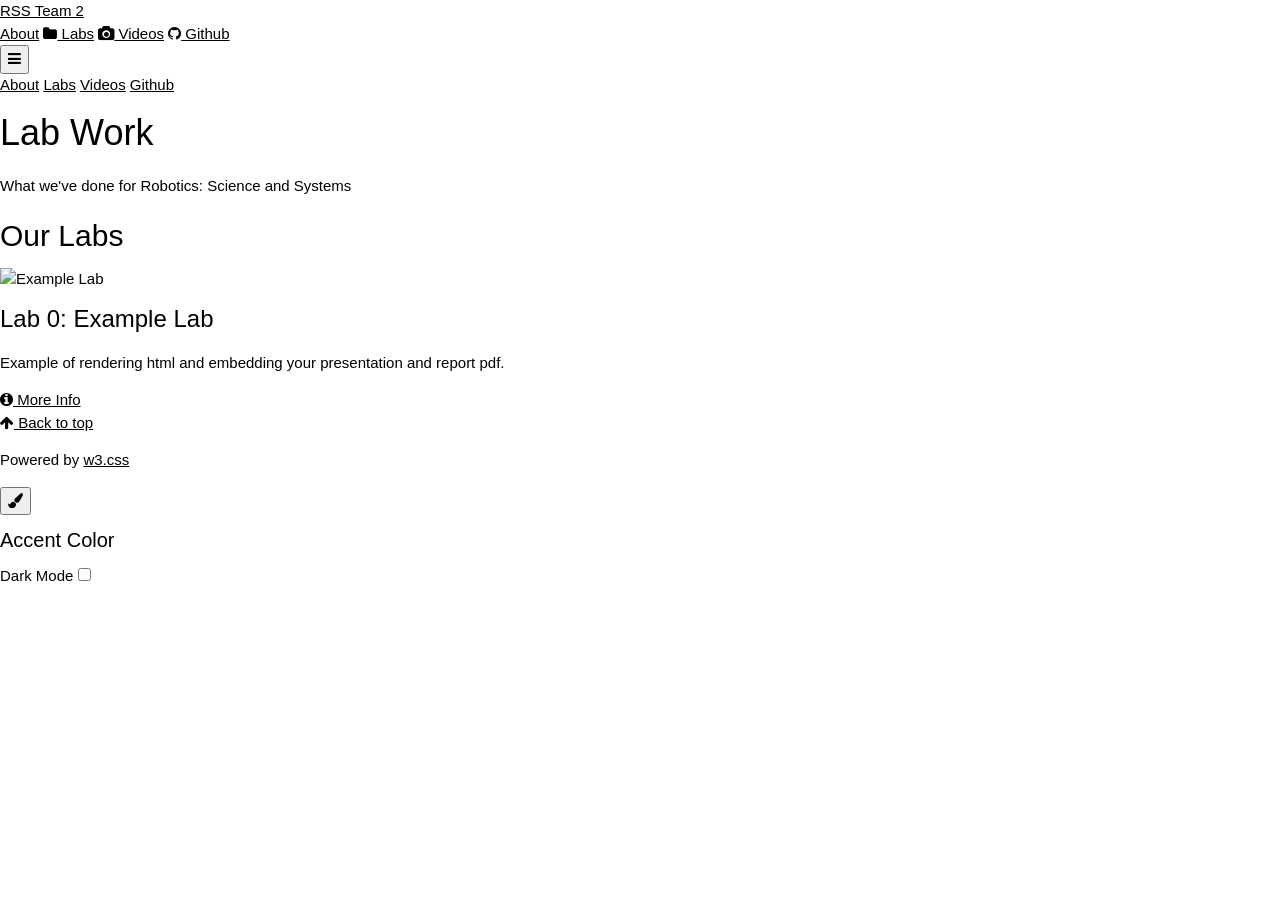
==== labs/index.html @ 01535126 "added github link and fixed missing team number" ====
<!DOCTYPE html>
<html lang="en">
<head>
  <title>RSS Portfolio - Labs</title>
  <meta charset="UTF-8">
  <meta name="viewport" content="width=device-width, initial-scale=1">
  <link rel="stylesheet" href="https://www.w3schools.com/w3css/4/w3.css">
  <link rel="stylesheet" href="https://fonts.googleapis.com/css?family=Raleway:400,600,700,800&display=swap">
  <link rel="stylesheet" href="https://cdnjs.cloudflare.com/ajax/libs/font-awesome/4.7.0/css/font-awesome.min.css">
  <link rel="stylesheet" href="../style.css">
  <script src="../theme.js"></script>
</head>

<body>

<!-- Navigation -->
<nav class="site-nav">
  <div class="nav-inner">
    <a href="../#home" class="nav-brand">RSS Team 2</a>
    <div class="nav-links">
      <a href="../#about" data-robot="🤖">About</a>
      <a href="./" data-robot="🦾"><i class="fa fa-folder"></i> Labs</a>
      <a href="https://www.youtube.com/watch?v=dQw4w9WgXcQ" data-robot="🛸"><i class="fa fa-camera"></i> Videos</a>
      <a href="https://github.com/rss2026-2" data-robot="🔧"><i class="fa fa-github"></i> Github</a>
    </div>
    <button class="nav-toggle" id="navToggle"><i class="fa fa-bars"></i></button>
  </div>
</nav>

<!-- Mobile Sidebar -->
<div class="sidebar-overlay" id="sidebarOverlay"></div>
<nav class="mobile-sidebar" id="mobileSidebar">
  <a href="../#about">About</a>
  <a href="./">Labs</a>
  <a href="https://www.youtube.com/watch?v=dQw4w9WgXcQ">Videos</a>
  <a href="https://github.com/rss2026-2">Github</a>
</nav>

<!-- Hero Header -->
<header class="hero" style="background-image: url('../img/mit.jpg');">
  <div class="hero-content">
    <h1>Lab Work</h1>
    <p>What we've done for Robotics: Science and Systems</p>
  </div>
</header>

<!-- Lab Cards -->
<section class="section">
  <h2 class="section-title">Our Labs</h2>
  <div class="labs-grid">
    <!-- Example Lab -->
    <div class="lab-card">
      <img src="img/charles.jpg" alt="Example Lab">
      <div class="lab-card-body">
        <h3>Lab 0: Example Lab</h3>
        <p>Example of rendering html and embedding your presentation and report pdf.</p>
        <a href="example_lab" class="btn"><i class="fa fa-info-circle"></i> More Info</a>
      </div>
    </div>
    <!-- Add more lab cards here -->
  </div>
</section>

<!-- Footer -->
<footer class="site-footer">
  <div class="footer-nav">
    <a href="#" class="btn"><i class="fa fa-arrow-up"></i> Back to top</a>
  </div>
  <p class="credit">Powered by <a href="https://www.w3schools.com/w3css/default.asp">w3.css</a></p>
</footer>

<!-- Theme Switcher -->
<button class="theme-toggle-btn" id="themeToggleBtn"><i class="fa fa-paint-brush"></i></button>
<div class="theme-panel" id="themePanel">
  <h4>Accent Color</h4>
  <div class="color-swatches">
    <div class="color-swatch" data-color="red" title="Red"></div>
    <div class="color-swatch" data-color="blue" title="Blue"></div>
    <div class="color-swatch" data-color="teal" title="Teal"></div>
    <div class="color-swatch" data-color="purple" title="Purple"></div>
    <div class="color-swatch" data-color="orange" title="Orange"></div>
  </div>
  <div class="dark-toggle">
    <span>Dark Mode</span>
    <label class="switch">
      <input type="checkbox" id="darkModeCheckbox">
      <span class="slider"></span>
    </label>
  </div>
</div>

</body>
</html>
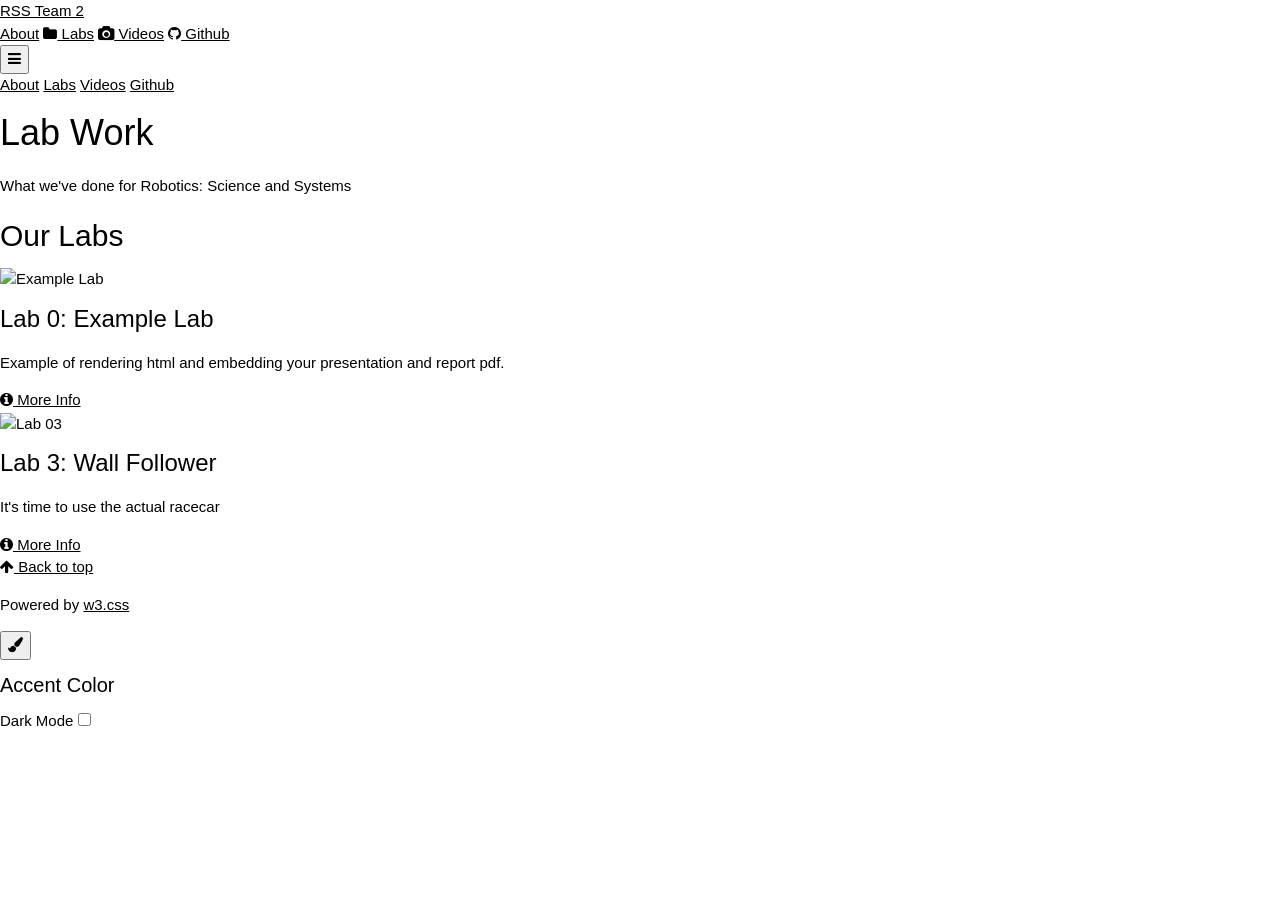
==== commit 3f008773: "added lab 3 card, picture for card, and template index.html for lab 3" ====
--- a/labs/index.html
+++ b/labs/index.html
@@ -57,6 +57,15 @@
         <a href="example_lab" class="btn"><i class="fa fa-info-circle"></i> More Info</a>
       </div>
     </div>
+    <!-- Lab 03 -->
+    <div class="lab-card">
+      <img src="img/nascar_follower.gif" alt="Lab 03">
+      <div class="lab-card-body">
+        <h3>Lab 3: Wall Follower</h3>
+        <p>It's time to use the actual racecar</p>
+        <a href="lab_03" class="btn"><i class="fa fa-info-circle"></i> More Info</a>
+      </div>
+    </div>
     <!-- Add more lab cards here -->
   </div>
 </section>
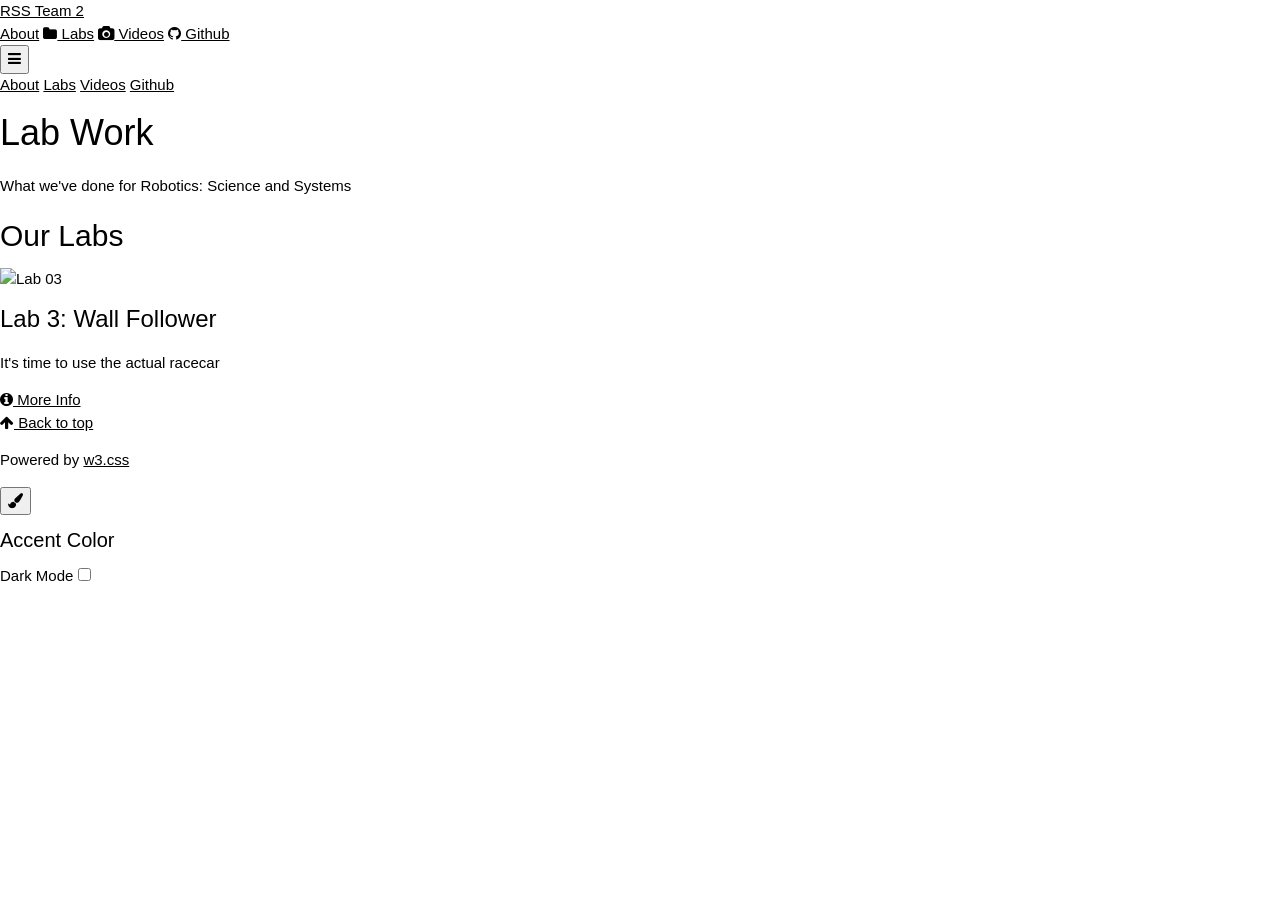
==== commit 753b98bd: "removed example lab" ====
--- a/labs/index.html
+++ b/labs/index.html
@@ -49,14 +49,14 @@
   <h2 class="section-title">Our Labs</h2>
   <div class="labs-grid">
     <!-- Example Lab -->
-    <div class="lab-card">
+    <!-- <div class="lab-card">
       <img src="img/charles.jpg" alt="Example Lab">
       <div class="lab-card-body">
         <h3>Lab 0: Example Lab</h3>
         <p>Example of rendering html and embedding your presentation and report pdf.</p>
         <a href="example_lab" class="btn"><i class="fa fa-info-circle"></i> More Info</a>
       </div>
-    </div>
+    </div> -->
     <!-- Lab 03 -->
     <div class="lab-card">
       <img src="img/nascar_follower.gif" alt="Lab 03">
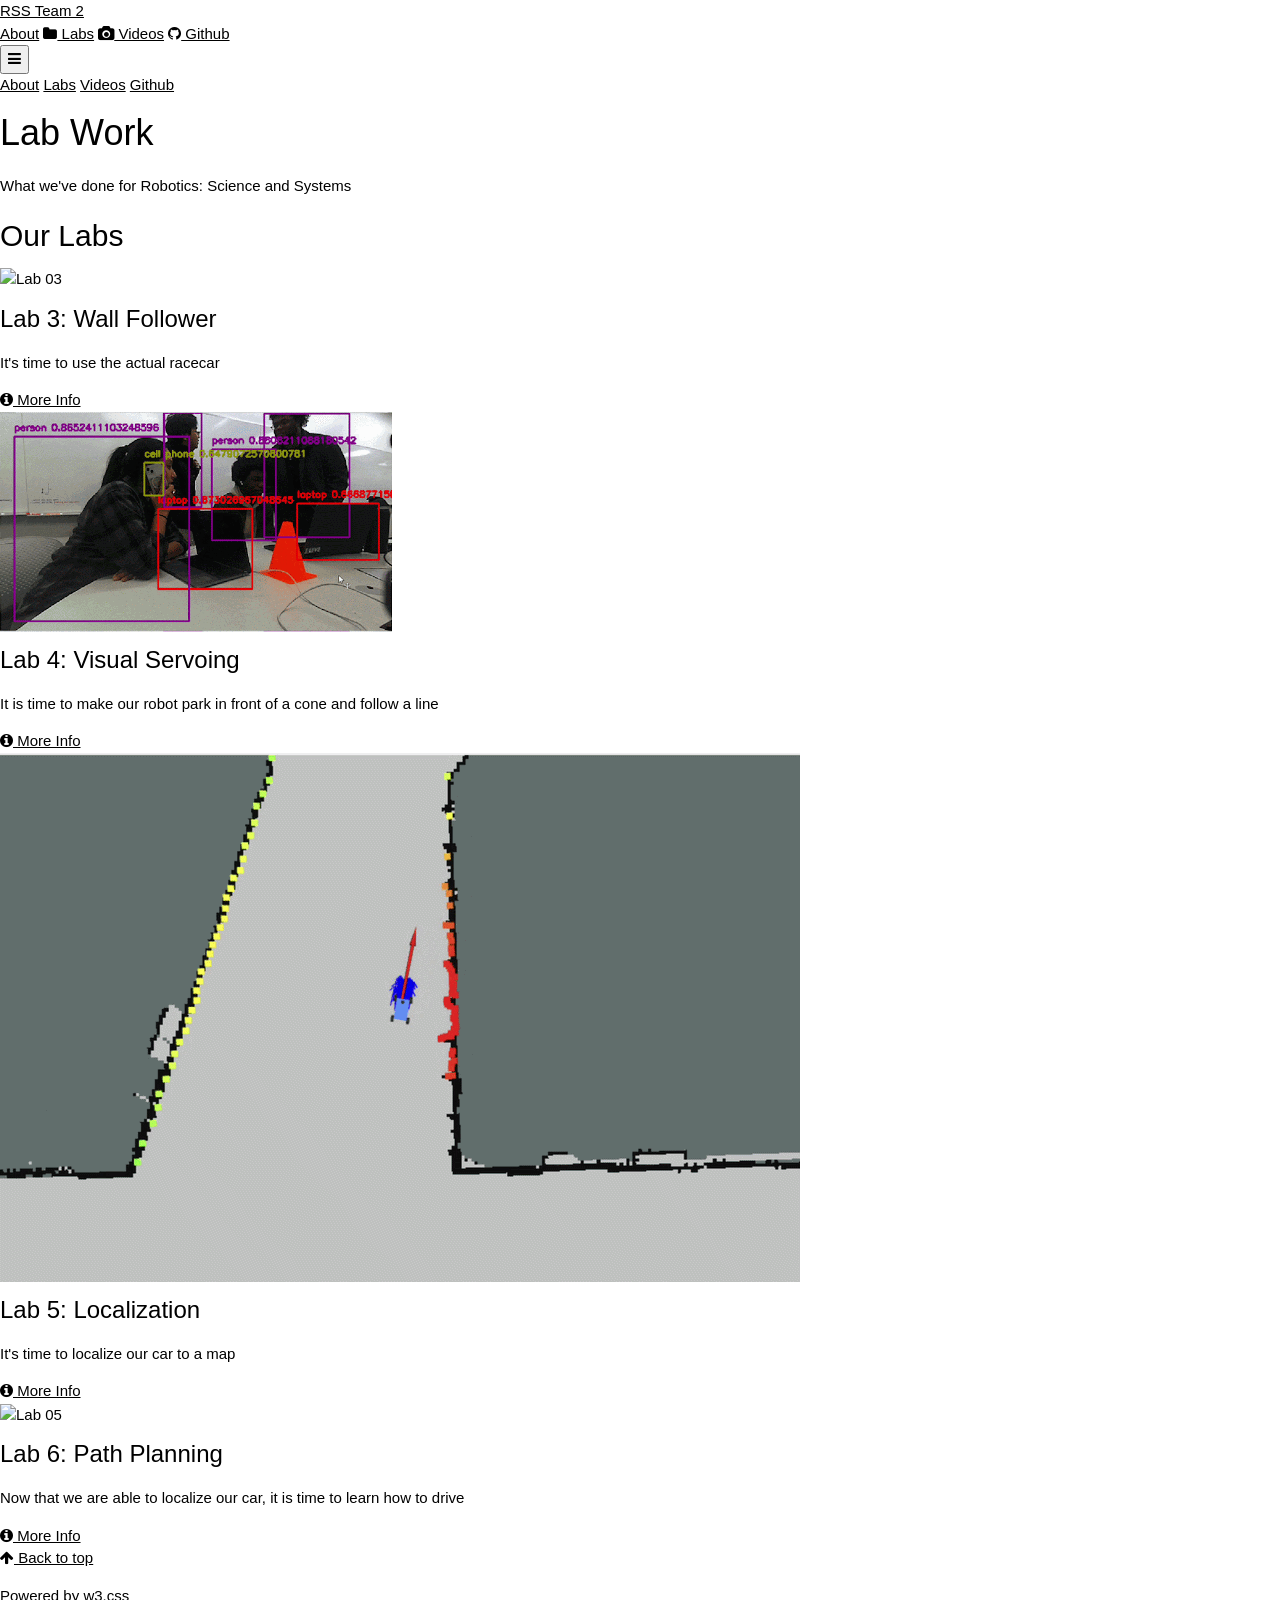
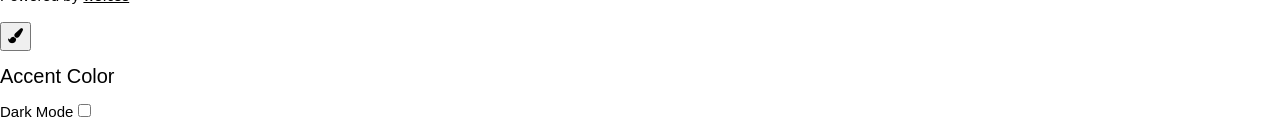
==== commit a43e8ea3: "added lab 6, minor lab grid fix" ====
--- a/labs/index.html
+++ b/labs/index.html
@@ -66,8 +66,32 @@
         <a href="lab_03" class="btn"><i class="fa fa-info-circle"></i> More Info</a>
       </div>
     </div>
+    <div class="lab-card">
+      <img src="img/visual_servoing.gif" alt="Lab 04">
+      <div class="lab-card-body">
+        <h3>Lab 4: Visual Servoing</h3>
+        <p>It is time to make our robot park in front of a cone and follow a line</p>
+        <a href="lab_04" class="btn"><i class="fa fa-info-circle"></i> More Info</a>
+      </div>
+    </div>
     <!-- Add more lab cards here -->
-  </div>
+    </div>
+    <div class="lab-card">
+        <img src="img/localization.gif" alt="Lab 05">
+        <div class="lab-card-body">
+          <h3>Lab 5: Localization</h3>
+          <p>It's time to localize our car to a map</p>
+          <a href="lab_05" class="btn"><i class="fa fa-info-circle"></i> More Info</a>
+        </div>
+      </div>
+      <div class="lab-card">
+        <img src="img/path_planning.gif" alt="Lab 05">
+        <div class="lab-card-body">
+          <h3>Lab 6: Path Planning</h3>
+          <p>Now that we are able to localize our car, it is time to learn how to drive</p>
+          <a href="lab_06" class="btn"><i class="fa fa-info-circle"></i> More Info</a>
+        </div>
+      </div>
 </section>
 
 <!-- Footer -->
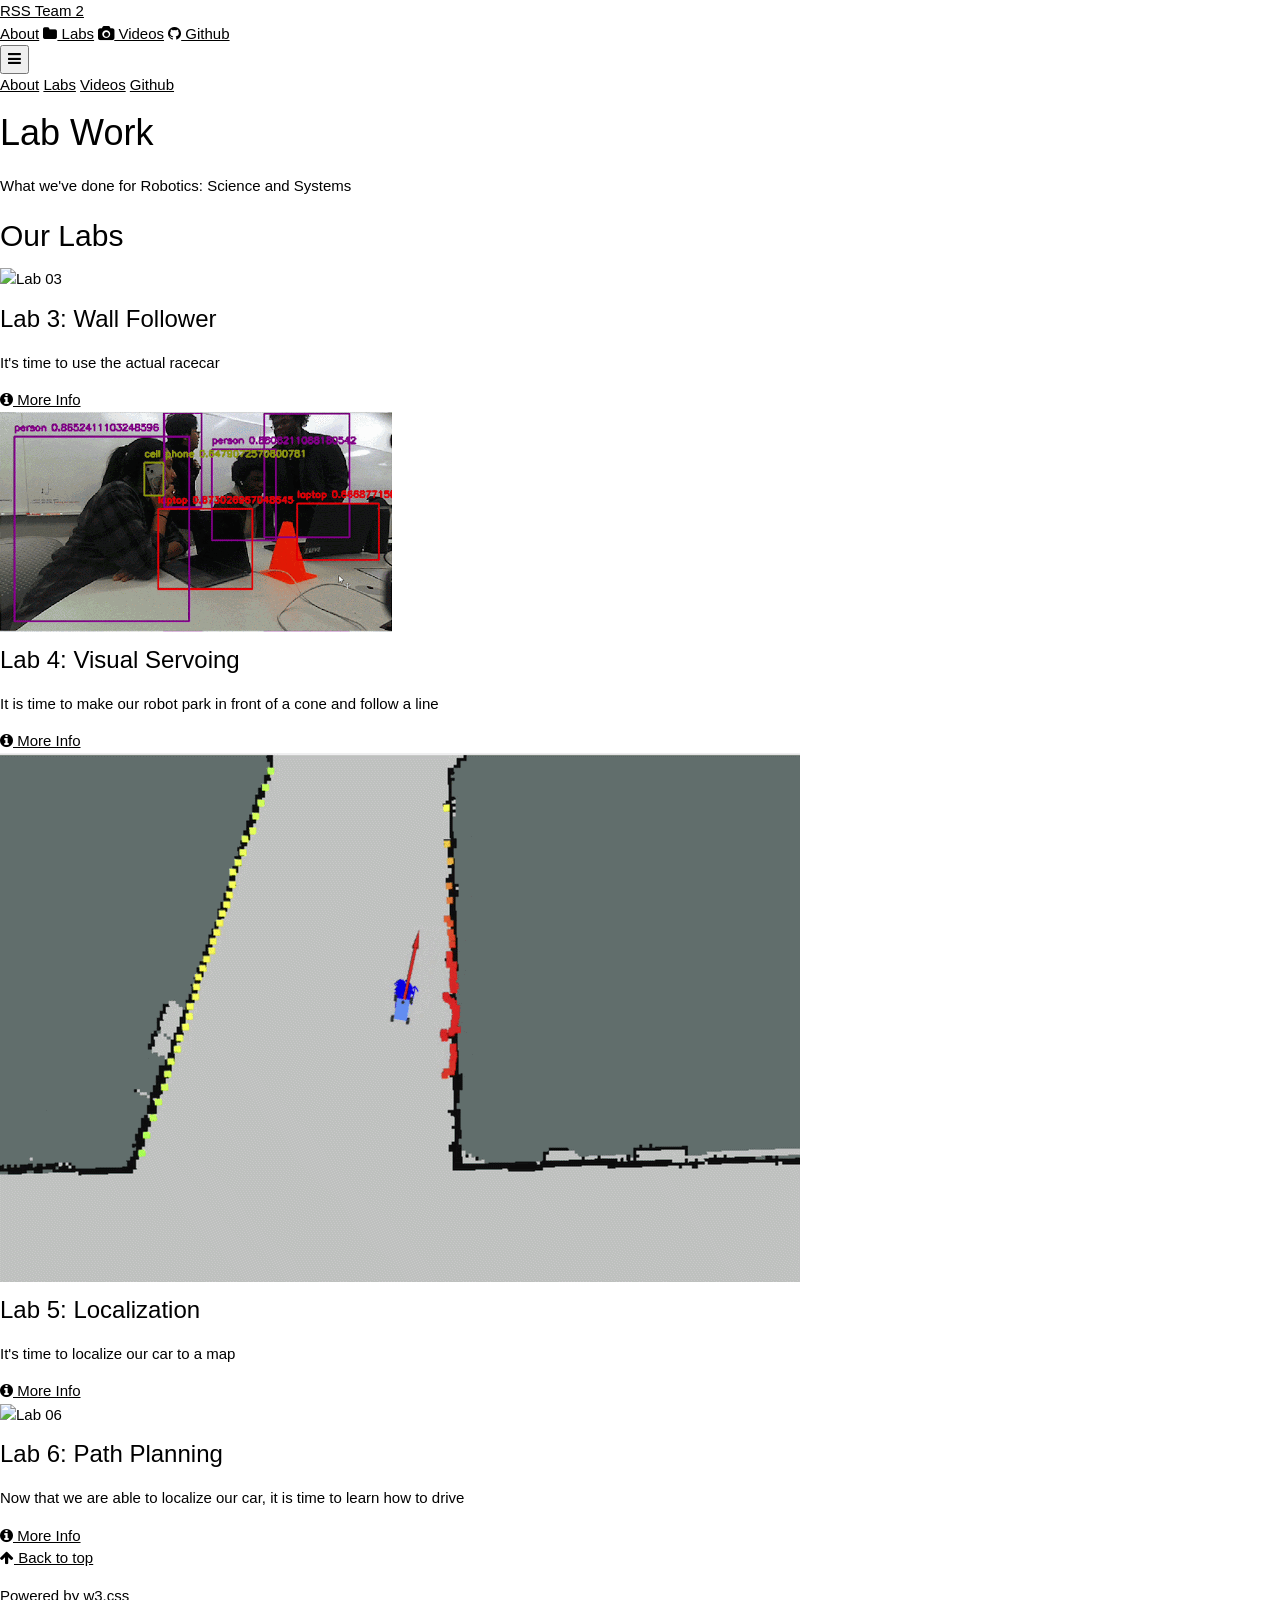
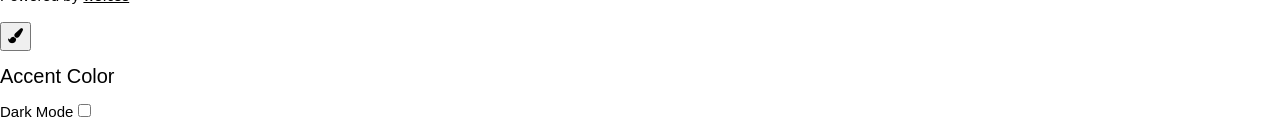
==== commit 8e428096: "Lab 6" ====
--- a/labs/index.html
+++ b/labs/index.html
@@ -85,7 +85,7 @@
         </div>
       </div>
       <div class="lab-card">
-        <img src="img/path_planning.gif" alt="Lab 05">
+        <img src="img/path_planning.gif" alt="Lab 06">
         <div class="lab-card-body">
           <h3>Lab 6: Path Planning</h3>
           <p>Now that we are able to localize our car, it is time to learn how to drive</p>
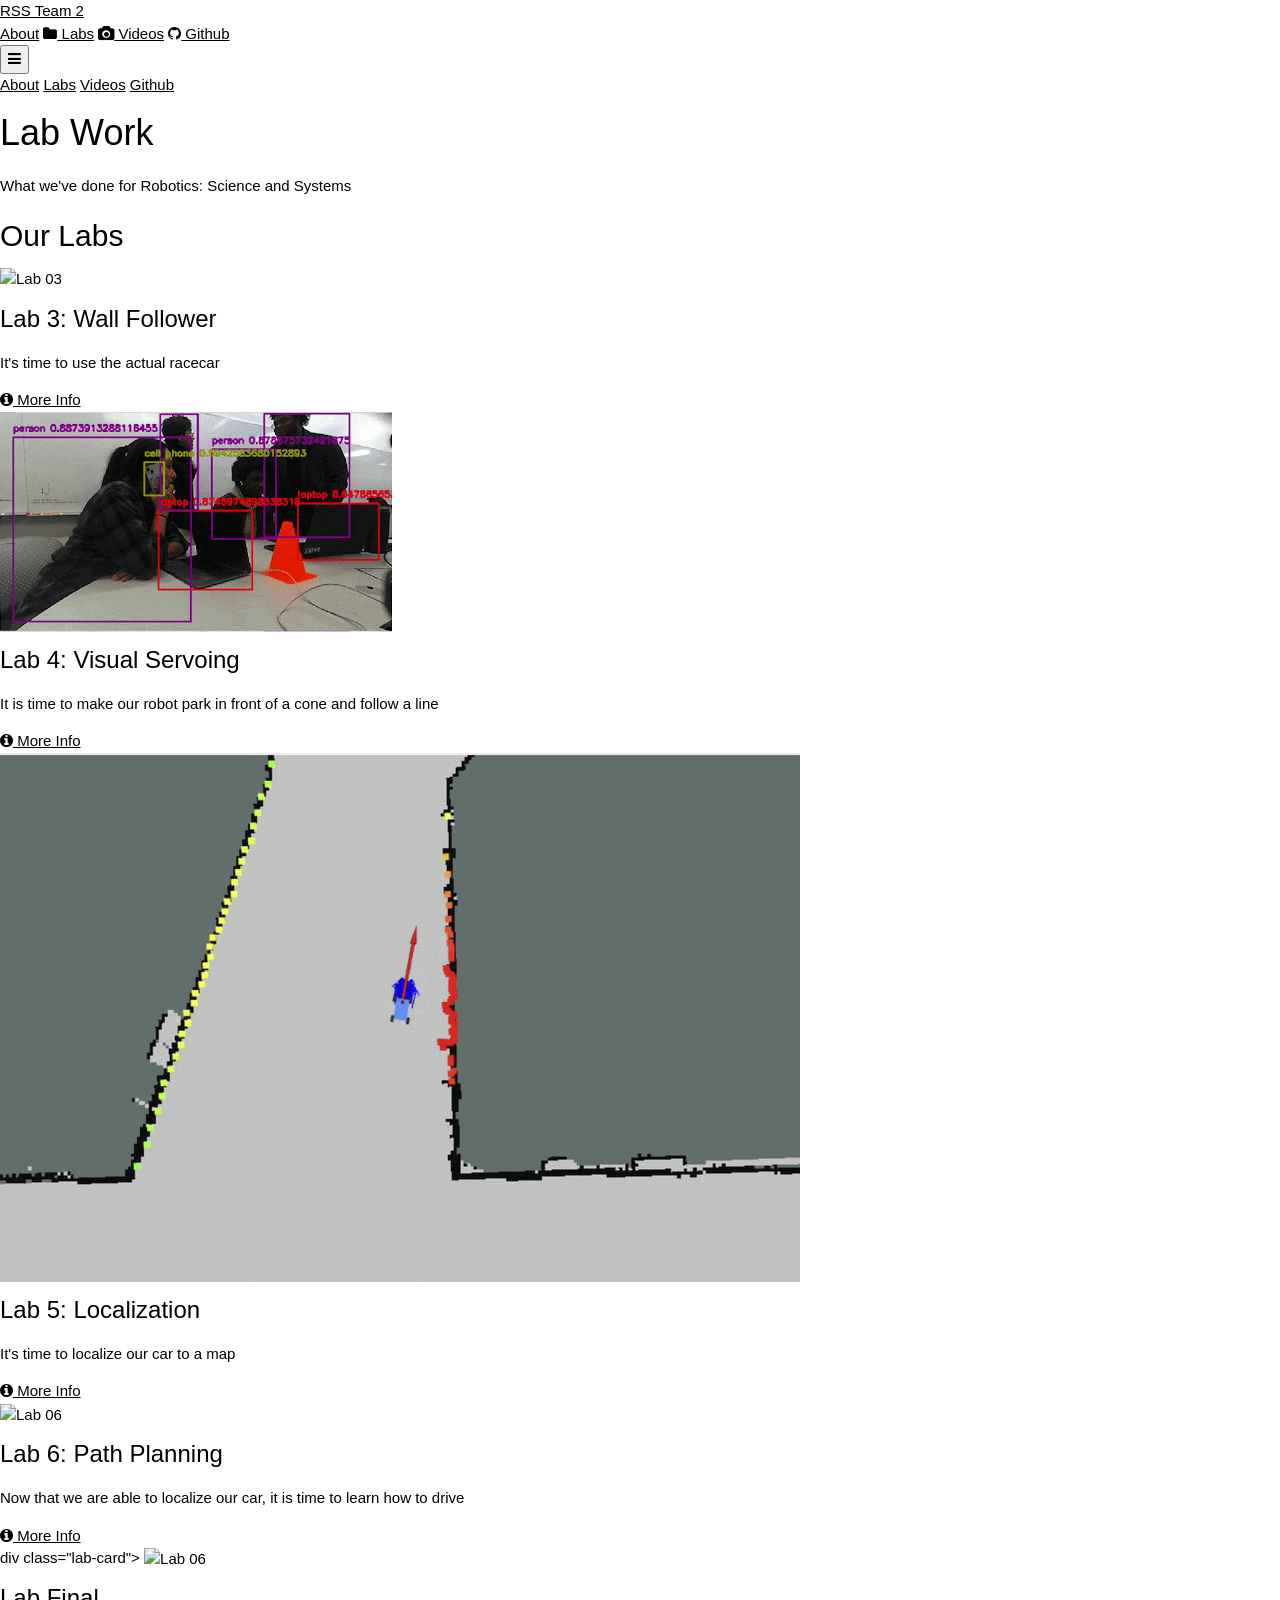
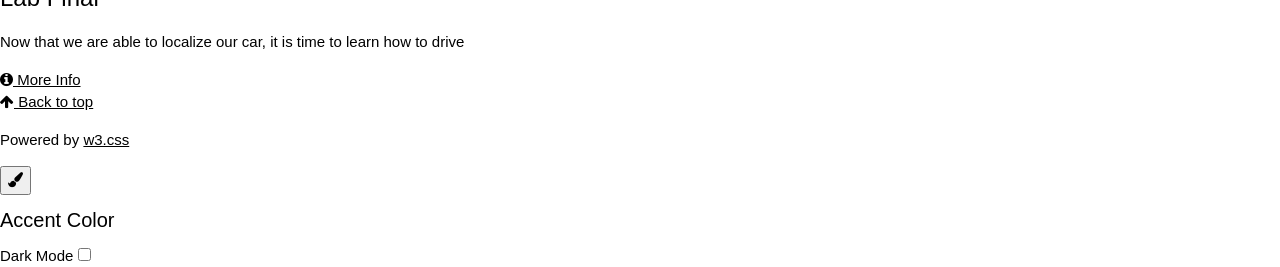
==== commit e70549d6: "added lab final" ====
--- a/labs/index.html
+++ b/labs/index.html
@@ -92,6 +92,14 @@
           <a href="lab_06" class="btn"><i class="fa fa-info-circle"></i> More Info</a>
         </div>
       </div>
+      div class="lab-card">
+        <img src="img/path_planning.gif" alt="Lab 06">
+        <div class="lab-card-body">
+          <h3>Lab Final</h3>
+          <p>Now that we are able to localize our car, it is time to learn how to drive</p>
+          <a href="lab_final" class="btn"><i class="fa fa-info-circle"></i> More Info</a>
+        </div>
+      </div>
 </section>
 
 <!-- Footer -->
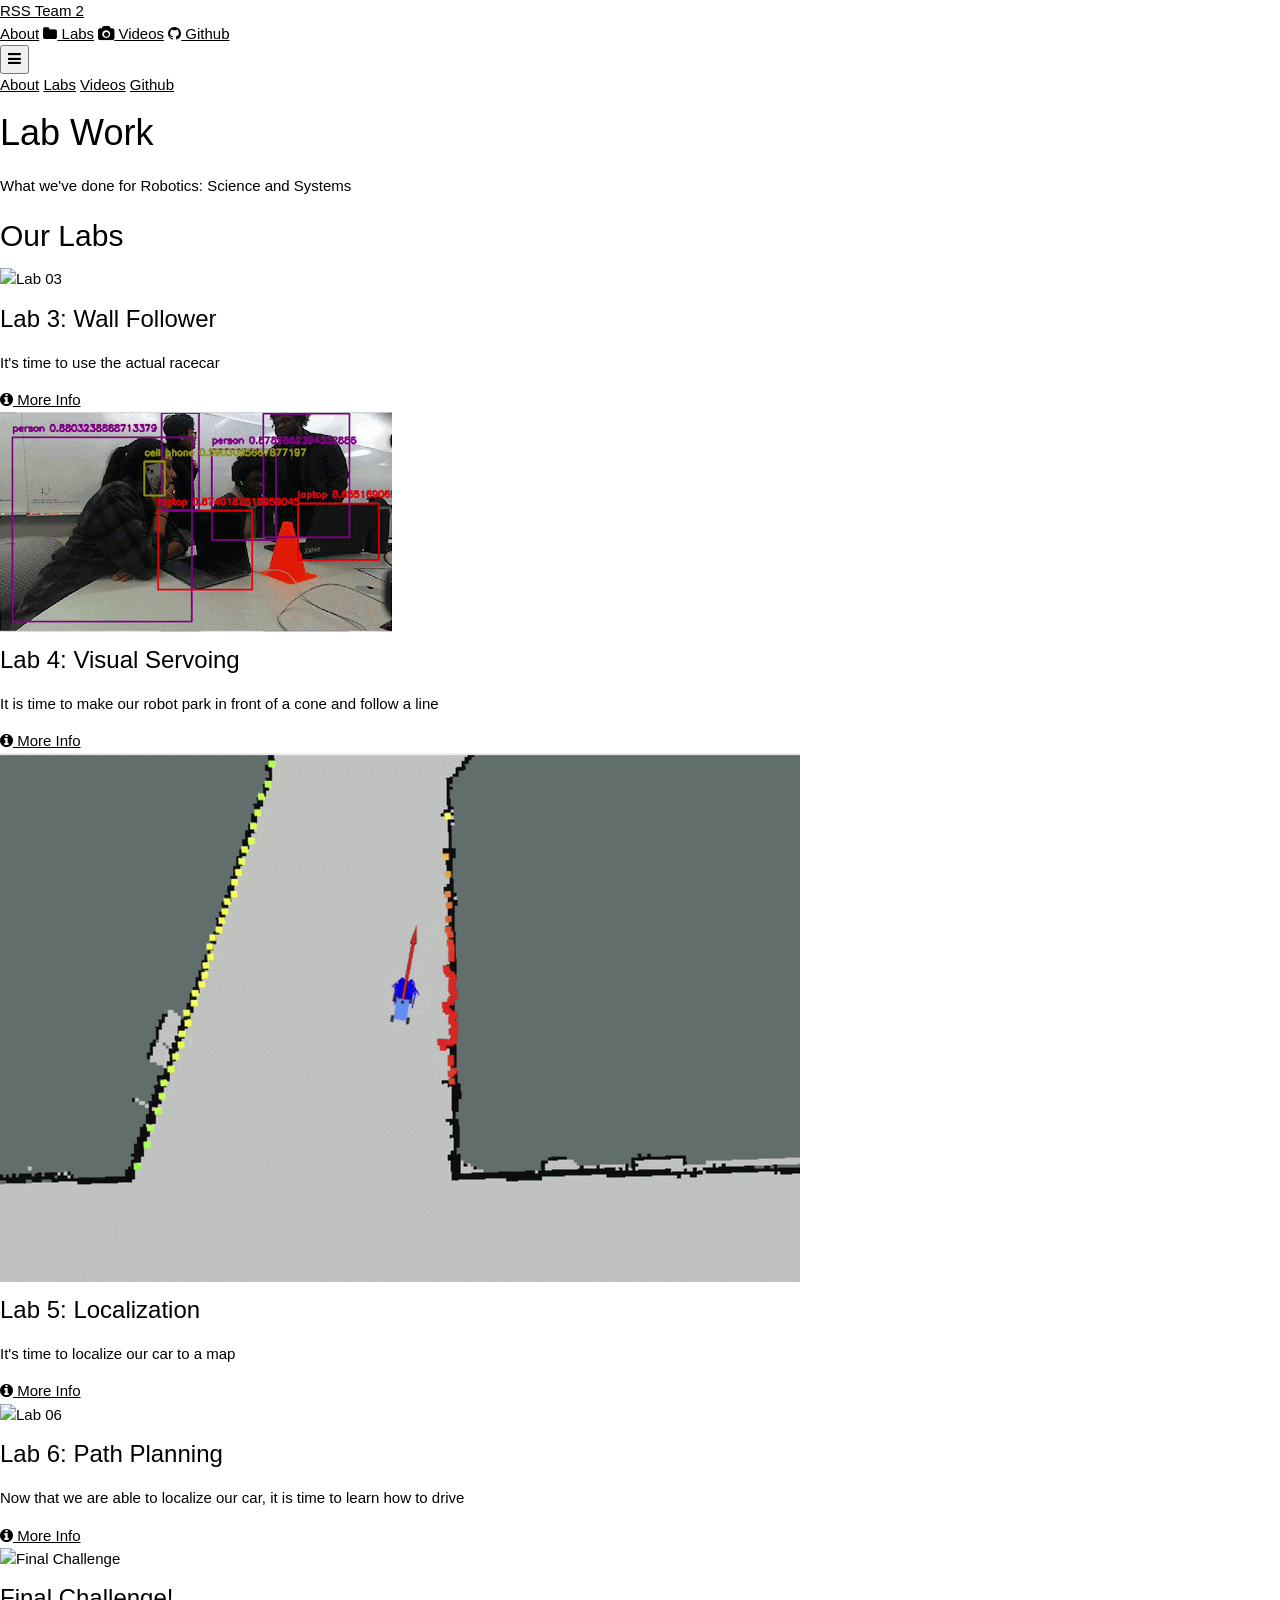
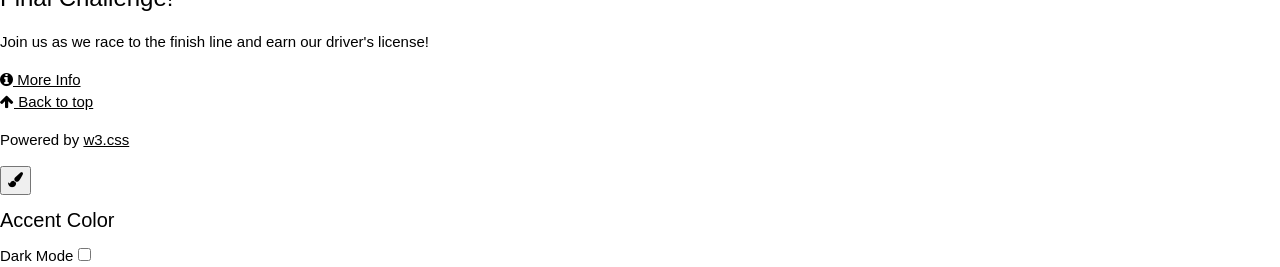
==== commit 6167933c: "upgraded website" ====
--- a/labs/index.html
+++ b/labs/index.html
@@ -75,7 +75,6 @@
       </div>
     </div>
     <!-- Add more lab cards here -->
-    </div>
     <div class="lab-card">
         <img src="img/localization.gif" alt="Lab 05">
         <div class="lab-card-body">
@@ -84,22 +83,23 @@
           <a href="lab_05" class="btn"><i class="fa fa-info-circle"></i> More Info</a>
         </div>
       </div>
-      <div class="lab-card">
-        <img src="img/path_planning.gif" alt="Lab 06">
-        <div class="lab-card-body">
-          <h3>Lab 6: Path Planning</h3>
-          <p>Now that we are able to localize our car, it is time to learn how to drive</p>
-          <a href="lab_06" class="btn"><i class="fa fa-info-circle"></i> More Info</a>
-        </div>
+    <div class="lab-card">
+      <img src="img/path_planning.gif" alt="Lab 06">
+      <div class="lab-card-body">
+        <h3>Lab 6: Path Planning</h3>
+        <p>Now that we are able to localize our car, it is time to learn how to drive</p>
+        <a href="lab_06" class="btn"><i class="fa fa-info-circle"></i> More Info</a>
       </div>
-      div class="lab-card">
-        <img src="img/path_planning.gif" alt="Lab 06">
-        <div class="lab-card-body">
-          <h3>Lab Final</h3>
-          <p>Now that we are able to localize our car, it is time to learn how to drive</p>
-          <a href="lab_final" class="btn"><i class="fa fa-info-circle"></i> More Info</a>
-        </div>
+    </div>
+    <div class="lab-card">
+      <img src="img/final_challenge.gif" alt="Final Challenge">
+      <div class="lab-card-body">
+        <h3>Final Challenge!</h3>
+        <p>Join us as we race to the finish line and earn our driver's license!</p>
+        <a href="lab_final" class="btn"><i class="fa fa-info-circle"></i> More Info</a>
       </div>
+    </div>
+  </div>
 </section>
 
 <!-- Footer -->
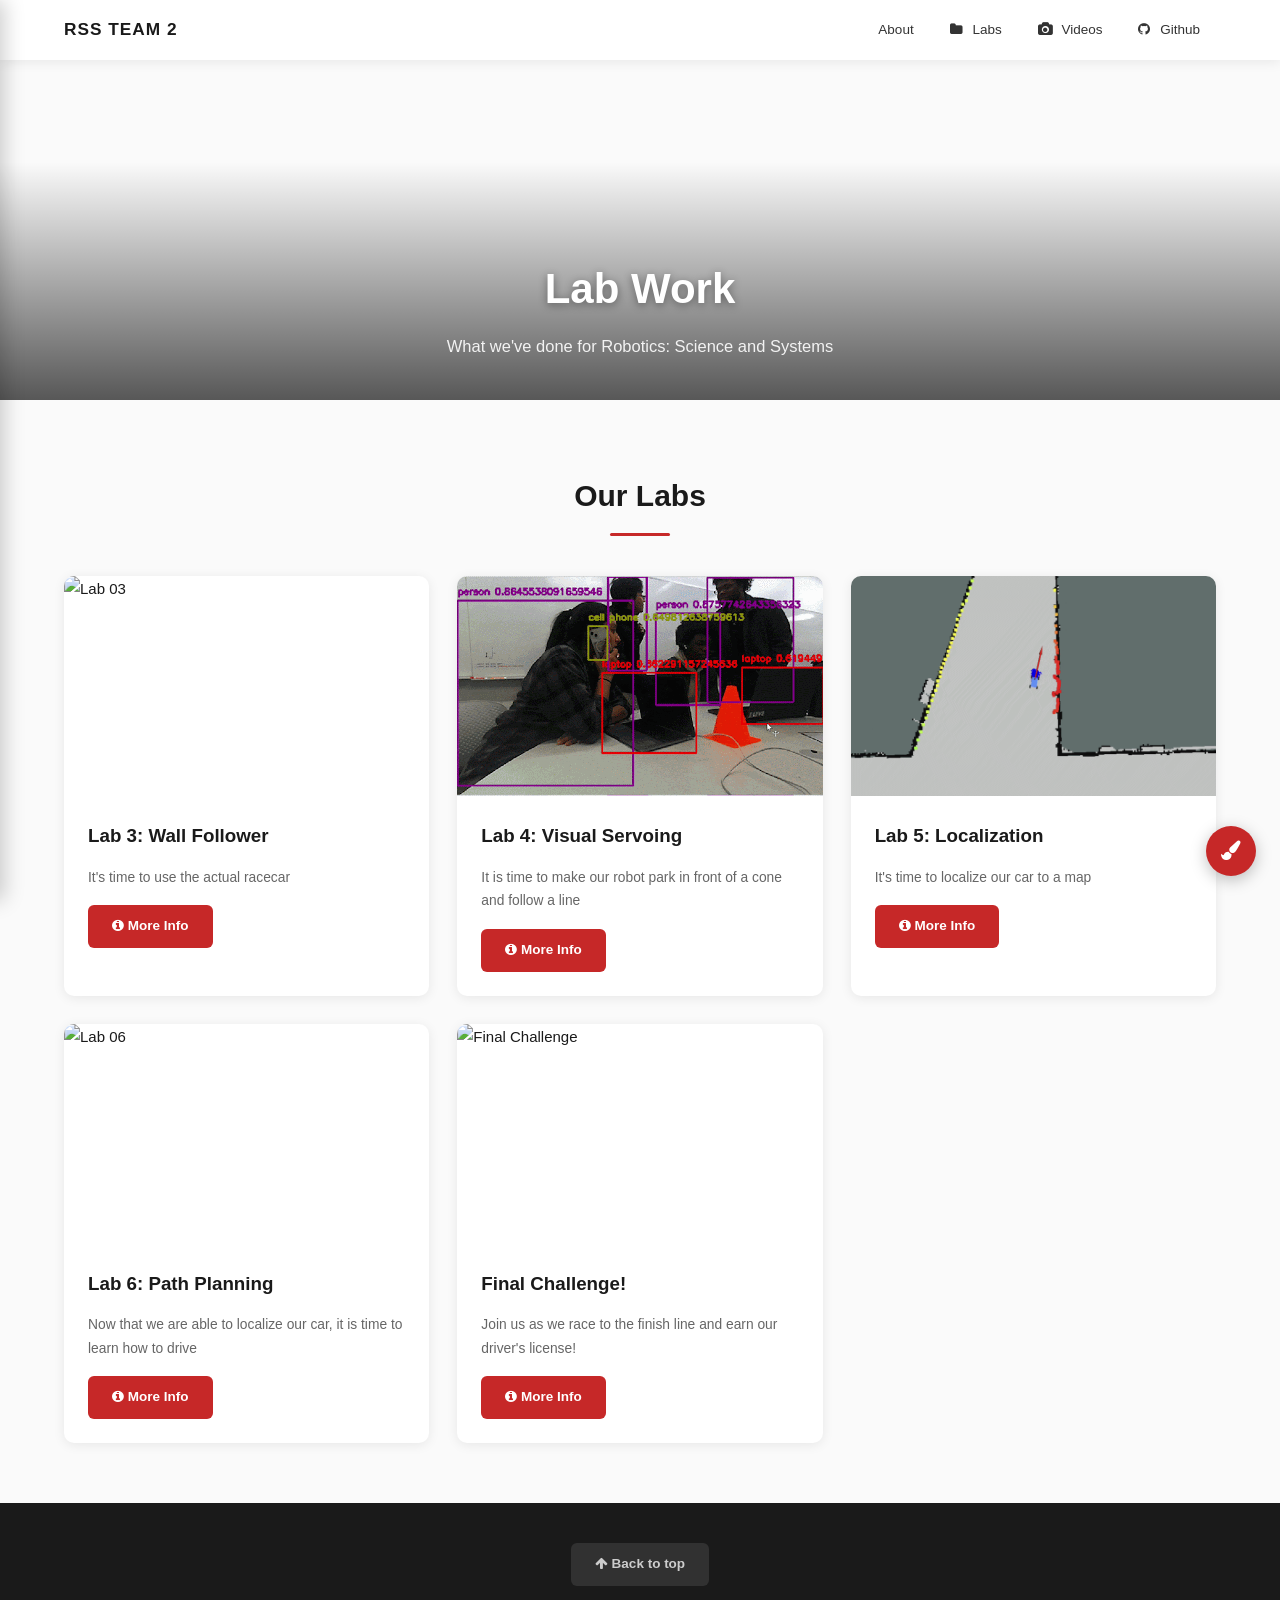
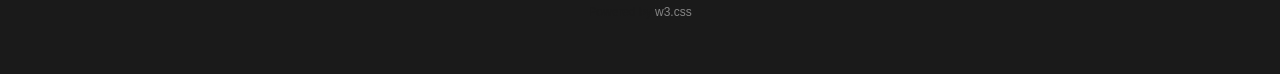
==== commit 67ae785e: "got rid of all the rick rolls" ====
--- a/labs/index.html
+++ b/labs/index.html
@@ -20,7 +20,7 @@
     <div class="nav-links">
       <a href="../#about" data-robot="🤖">About</a>
       <a href="./" data-robot="🦾"><i class="fa fa-folder"></i> Labs</a>
-      <a href="https://www.youtube.com/watch?v=dQw4w9WgXcQ" data-robot="🛸"><i class="fa fa-camera"></i> Videos</a>
+      <a href="https://youtube.com/playlist?list=PLTVyGpZnHf3Go32WmN5U-9hJu68onmdO3&si=Se9CFE9bgqtRZE9D" data-robot="🛸"><i class="fa fa-camera"></i> Videos</a>
       <a href="https://github.com/rss2026-2" data-robot="🔧"><i class="fa fa-github"></i> Github</a>
     </div>
     <button class="nav-toggle" id="navToggle"><i class="fa fa-bars"></i></button>
--- a/style.css
+++ b/style.css
@@ -0,0 +1,889 @@
+/* ===== CSS Custom Properties (Theming) ===== */
+:root {
+  --accent: #c62828;
+  --accent-light: #ef5350;
+  --accent-dark: #8e0000;
+  --bg: #fafafa;
+  --bg-alt: #f0f0f0;
+  --card-bg: #ffffff;
+  --text: #1a1a1a;
+  --text-muted: #666;
+  --nav-bg: #ffffff;
+  --nav-text: #333;
+  --footer-bg: #1a1a1a;
+  --footer-text: #ccc;
+  --shadow: 0 2px 12px rgba(0,0,0,0.08);
+  --shadow-hover: 0 6px 24px rgba(0,0,0,0.14);
+  --border: #e0e0e0;
+  --radius: 10px;
+  --transition: 0.3s ease;
+}
+
+/* ===== Dark Mode ===== */
+[data-theme="dark"] {
+  --bg: #121212;
+  --bg-alt: #1e1e1e;
+  --card-bg: #242424;
+  --text: #e0e0e0;
+  --text-muted: #aaa;
+  --nav-bg: #1a1a1a;
+  --nav-text: #e0e0e0;
+  --footer-bg: #0a0a0a;
+  --footer-text: #999;
+  --shadow: 0 2px 12px rgba(0,0,0,0.3);
+  --shadow-hover: 0 6px 24px rgba(0,0,0,0.45);
+  --border: #333;
+}
+
+/* ===== Accent Themes ===== */
+[data-accent="red"]    { --accent: #c62828; --accent-light: #ef5350; --accent-dark: #8e0000; }
+[data-accent="blue"]   { --accent: #1565c0; --accent-light: #42a5f5; --accent-dark: #003c8f; }
+[data-accent="teal"]   { --accent: #00796b; --accent-light: #48a999; --accent-dark: #004c40; }
+[data-accent="purple"] { --accent: #6a1b9a; --accent-light: #9c4dcc; --accent-dark: #38006b; }
+[data-accent="orange"] { --accent: #e65100; --accent-light: #ff833a; --accent-dark: #ac1900; }
+
+/* ===== Base Reset & Typography ===== */
+*, *::before, *::after { box-sizing: border-box; }
+
+body, html {
+  height: 100%;
+  margin: 0;
+  line-height: 1.7;
+}
+
+body {
+  font-family: 'Raleway', 'Segoe UI', sans-serif;
+  background: var(--bg);
+  color: var(--text);
+  transition: background var(--transition), color var(--transition);
+}
+
+h1, h2, h3, h4, h5, h6 {
+  font-family: 'Raleway', sans-serif;
+  color: var(--text);
+  font-weight: 700;
+}
+
+p { color: var(--text); }
+
+a { color: var(--accent); transition: color var(--transition); }
+a:hover { color: var(--accent-light); }
+
+/* ===== Navigation ===== */
+.site-nav {
+  position: fixed;
+  top: 0;
+  left: 0;
+  right: 0;
+  z-index: 1000;
+  background: var(--nav-bg);
+  box-shadow: var(--shadow);
+  transition: background var(--transition);
+}
+
+.site-nav .nav-inner {
+  max-width: 1200px;
+  margin: 0 auto;
+  display: flex;
+  align-items: center;
+  justify-content: space-between;
+  padding: 0 24px;
+  height: 60px;
+}
+
+.site-nav .nav-brand {
+  font-size: 1.15rem;
+  font-weight: 800;
+  color: var(--text);
+  text-decoration: none;
+  letter-spacing: 1px;
+  text-transform: uppercase;
+}
+.site-nav .nav-brand:hover { color: var(--accent); }
+
+.site-nav .nav-links { display: flex; gap: 4px; align-items: center; }
+
+.site-nav .nav-links a {
+  color: var(--nav-text);
+  text-decoration: none;
+  padding: 8px 16px;
+  border-radius: 6px;
+  font-size: 0.9rem;
+  font-weight: 500;
+  transition: background var(--transition), color var(--transition);
+}
+.site-nav .nav-links a:hover {
+  background: var(--accent);
+  color: #fff;
+}
+
+.site-nav .nav-links i { margin-right: 6px; }
+
+.nav-toggle {
+  display: none;
+  background: none;
+  border: none;
+  font-size: 1.4rem;
+  color: var(--text);
+  cursor: pointer;
+  padding: 8px;
+}
+
+/* Mobile sidebar */
+.mobile-sidebar {
+  position: fixed;
+  top: 0;
+  left: 0;
+  width: 260px;
+  height: 100%;
+  background: var(--card-bg);
+  z-index: 2000;
+  transform: translateX(-100%);
+  transition: transform 0.3s ease;
+  box-shadow: 4px 0 20px rgba(0,0,0,0.2);
+  padding-top: 20px;
+}
+.mobile-sidebar.open { transform: translateX(0); }
+
+.mobile-sidebar a {
+  display: block;
+  padding: 14px 24px;
+  color: var(--text);
+  text-decoration: none;
+  font-weight: 500;
+  border-bottom: 1px solid var(--border);
+  transition: background var(--transition);
+}
+.mobile-sidebar a:hover { background: var(--bg-alt); }
+
+.sidebar-overlay {
+  position: fixed;
+  inset: 0;
+  background: rgba(0,0,0,0.4);
+  z-index: 1999;
+  display: none;
+}
+.sidebar-overlay.open { display: block; }
+
+@media (max-width: 768px) {
+  .site-nav .nav-links { display: none; }
+  .nav-toggle { display: block; }
+}
+
+/* ===== Hero Header ===== */
+.hero {
+  position: relative;
+  background-position: center;
+  background-size: cover;
+  min-height: 340px;
+  display: flex;
+  align-items: flex-end;
+  justify-content: center;
+  margin-top: 60px;
+}
+
+.hero::after {
+  content: '';
+  position: absolute;
+  inset: 0;
+  background: linear-gradient(transparent 30%, rgba(0,0,0,0.65));
+}
+
+.hero-content {
+  position: relative;
+  z-index: 1;
+  text-align: center;
+  padding: 40px 20px;
+  color: #fff;
+}
+
+.hero-content h1 {
+  color: #fff;
+  font-size: 2.8rem;
+  margin: 0 0 8px;
+  text-shadow: 0 2px 8px rgba(0,0,0,0.4);
+}
+
+.hero-content p {
+  color: rgba(255,255,255,0.9);
+  font-size: 1.1rem;
+  margin: 0;
+}
+
+.hero-btn {
+  display: inline-block;
+  margin-top: 16px;
+  padding: 10px 28px;
+  background: rgba(255,255,255,0.2);
+  color: #fff;
+  text-decoration: none;
+  border-radius: 30px;
+  backdrop-filter: blur(4px);
+  border: 1px solid rgba(255,255,255,0.3);
+  font-weight: 600;
+  transition: background 0.3s;
+}
+.hero-btn:hover { background: var(--accent); color: #fff; border-color: var(--accent); }
+
+/* ===== Sections ===== */
+.section {
+  padding: 60px 24px;
+  max-width: 1200px;
+  margin: 0 auto;
+}
+
+.section-title {
+  text-align: center;
+  font-size: 2rem;
+  margin-bottom: 40px;
+  position: relative;
+}
+.section-title::after {
+  content: '';
+  display: block;
+  width: 60px;
+  height: 3px;
+  background: var(--accent);
+  margin: 12px auto 0;
+  border-radius: 2px;
+}
+
+/* ===== Team Members ===== */
+.team-grid {
+  display: grid;
+  grid-template-columns: repeat(auto-fit, minmax(200px, 1fr));
+  gap: 24px;
+}
+
+.team-card {
+  background: var(--card-bg);
+  border-radius: var(--radius);
+  box-shadow: var(--shadow);
+  padding: 28px 20px;
+  text-align: center;
+  transition: transform var(--transition), box-shadow var(--transition), background var(--transition);
+}
+.team-card:hover {
+  transform: translateY(-4px);
+  box-shadow: var(--shadow-hover);
+}
+
+.team-card .headshot {
+  width: 140px;
+  height: 140px;
+  border-radius: 50%;
+  object-fit: cover;
+  margin: 0 auto 16px;
+  display: block;
+  border: 3px solid var(--accent);
+  transition: border-color var(--transition);
+}
+
+.team-card h4 {
+  margin: 0 0 4px;
+  font-size: 1.1rem;
+}
+
+.team-card .email {
+  color: var(--accent);
+  font-size: 0.85rem;
+  margin: 0 0 10px;
+}
+
+.team-card .bio {
+  font-size: 0.88rem;
+  color: var(--text-muted);
+  line-height: 1.5;
+}
+
+/* ===== About / Feature Cards ===== */
+.about-section {
+  background: var(--bg-alt);
+  transition: background var(--transition);
+}
+
+.features-grid {
+  display: grid;
+  grid-template-columns: repeat(auto-fit, minmax(280px, 1fr));
+  gap: 24px;
+}
+
+.feature-card {
+  background: var(--card-bg);
+  border-radius: var(--radius);
+  box-shadow: var(--shadow);
+  padding: 32px 24px;
+  text-align: center;
+  border-top: 4px solid var(--accent);
+  transition: transform var(--transition), box-shadow var(--transition), background var(--transition);
+}
+
+.feature-card--successes {
+  grid-column: auto;
+}
+
+@media (min-width: 960px) {
+  .feature-card--successes {
+    grid-column: 2;
+  }
+}
+.feature-card:hover {
+  transform: translateY(-4px);
+  box-shadow: var(--shadow-hover);
+}
+
+.feature-card i {
+  font-size: 2rem;
+  color: var(--accent);
+  margin-bottom: 12px;
+}
+
+.feature-card p {
+  color: var(--text-muted);
+  font-size: 0.95rem;
+  line-height: 1.6;
+}
+
+/* ===== Labs Grid ===== */
+.labs-grid {
+  display: grid;
+  grid-template-columns: repeat(auto-fit, minmax(320px, 1fr));
+  gap: 28px;
+}
+
+.lab-card {
+  background: var(--card-bg);
+  border-radius: var(--radius);
+  box-shadow: var(--shadow);
+  overflow: hidden;
+  transition: transform var(--transition), box-shadow var(--transition), background var(--transition);
+}
+.lab-card:hover {
+  transform: translateY(-4px);
+  box-shadow: var(--shadow-hover);
+}
+
+.lab-card img {
+  width: 100%;
+  height: 220px;
+  object-fit: cover;
+  display: block;
+}
+
+.lab-card-body {
+  padding: 24px;
+}
+
+.lab-card-body h3 {
+  margin: 0 0 8px;
+  font-size: 1.25rem;
+}
+
+.lab-card-body p {
+  color: var(--text-muted);
+  font-size: 0.92rem;
+  margin-bottom: 16px;
+}
+
+.btn {
+  display: inline-block;
+  padding: 10px 24px;
+  background: var(--accent);
+  color: #fff;
+  text-decoration: none;
+  border-radius: 6px;
+  font-weight: 600;
+  font-size: 0.9rem;
+  transition: background var(--transition);
+  border: none;
+  cursor: pointer;
+}
+.btn:hover { background: var(--accent-dark); color: #fff; }
+
+.btn-outline {
+  background: transparent;
+  color: var(--accent);
+  border: 2px solid var(--accent);
+}
+.btn-outline:hover { background: var(--accent); color: #fff; }
+
+/* ===== Lab Report Content ===== */
+.lab-content {
+  max-width: 960px;
+  margin: 80px auto 0;
+  padding: 40px 24px;
+}
+
+.lab-content h1 {
+  font-size: 1.8rem;
+  border-bottom: 2px solid var(--accent);
+  padding-bottom: 8px;
+  margin-top: 40px;
+}
+
+.lab-content iframe,
+.lab-content object {
+  border-radius: var(--radius);
+  margin: 20px 0;
+}
+
+/* ===== Footer ===== */
+.site-footer {
+  background: var(--footer-bg);
+  color: var(--footer-text);
+  text-align: center;
+  padding: 40px 24px;
+  transition: background var(--transition);
+}
+
+.site-footer a {
+  color: var(--footer-text);
+  text-decoration: none;
+  transition: color var(--transition);
+}
+.site-footer a:hover { color: var(--accent-light); }
+
+.footer-nav {
+  display: flex;
+  justify-content: center;
+  gap: 16px;
+  flex-wrap: wrap;
+  margin-bottom: 16px;
+}
+
+.footer-nav .btn {
+  background: rgba(255,255,255,0.1);
+  color: var(--footer-text);
+}
+.footer-nav .btn:hover { background: var(--accent); color: #fff; }
+
+.site-footer .credit {
+  font-size: 0.8rem;
+  margin-top: 16px;
+  opacity: 0.6;
+}
+
+/* ===== Theme Switcher ===== */
+.theme-toggle-btn {
+  position: fixed;
+  bottom: 24px;
+  right: 24px;
+  z-index: 3000;
+  width: 50px;
+  height: 50px;
+  border-radius: 50%;
+  background: var(--accent);
+  color: #fff;
+  border: none;
+  cursor: pointer;
+  font-size: 1.3rem;
+  box-shadow: 0 4px 16px rgba(0,0,0,0.25);
+  display: flex;
+  align-items: center;
+  justify-content: center;
+  transition: background var(--transition), transform 0.2s;
+}
+.theme-toggle-btn:hover { transform: scale(1.1); }
+
+.theme-panel {
+  position: fixed;
+  bottom: 86px;
+  right: 24px;
+  z-index: 3000;
+  background: var(--card-bg);
+  border-radius: var(--radius);
+  box-shadow: 0 8px 32px rgba(0,0,0,0.2);
+  padding: 20px;
+  display: none;
+  min-width: 200px;
+  transition: background var(--transition);
+}
+.theme-panel.open { display: block; }
+
+.theme-panel h4 {
+  margin: 0 0 12px;
+  font-size: 0.85rem;
+  text-transform: uppercase;
+  letter-spacing: 1px;
+  color: var(--text-muted);
+}
+
+.color-swatches {
+  display: flex;
+  gap: 10px;
+  margin-bottom: 18px;
+}
+
+.color-swatch {
+  width: 32px;
+  height: 32px;
+  border-radius: 50%;
+  border: 3px solid transparent;
+  cursor: pointer;
+  transition: transform 0.2s, border-color 0.2s;
+}
+.color-swatch:hover { transform: scale(1.15); }
+.color-swatch.active { border-color: var(--text); transform: scale(1.15); }
+
+.color-swatch[data-color="red"]    { background: #c62828; }
+.color-swatch[data-color="blue"]   { background: #1565c0; }
+.color-swatch[data-color="teal"]   { background: #00796b; }
+.color-swatch[data-color="purple"] { background: #6a1b9a; }
+.color-swatch[data-color="orange"] { background: #e65100; }
+
+.dark-toggle {
+  display: flex;
+  align-items: center;
+  justify-content: space-between;
+  gap: 10px;
+}
+
+.dark-toggle span {
+  font-size: 0.9rem;
+  color: var(--text);
+}
+
+/* Toggle switch */
+.switch {
+  position: relative;
+  width: 46px;
+  height: 24px;
+}
+.switch input { opacity: 0; width: 0; height: 0; }
+.slider {
+  position: absolute;
+  inset: 0;
+  background: var(--border);
+  border-radius: 24px;
+  cursor: pointer;
+  transition: background 0.3s;
+}
+.slider::before {
+  content: '';
+  position: absolute;
+  width: 18px;
+  height: 18px;
+  left: 3px;
+  bottom: 3px;
+  background: #fff;
+  border-radius: 50%;
+  transition: transform 0.3s;
+}
+.switch input:checked + .slider { background: var(--accent); }
+.switch input:checked + .slider::before { transform: translateX(22px); }
+
+/* ===== Intro / Loading Screen ===== */
+.intro-screen {
+  position: fixed;
+  inset: 0;
+  z-index: 10000;
+  background: var(--bg);
+  display: flex;
+  align-items: center;
+  justify-content: center;
+  flex-direction: column;
+  overflow: hidden;
+  transition: opacity 0.6s ease, visibility 0.6s ease;
+}
+.intro-screen.done {
+  opacity: 0;
+  visibility: hidden;
+  pointer-events: none;
+}
+
+.intro-text {
+  font-family: 'Raleway', sans-serif;
+  font-size: 1.6rem;
+  font-weight: 800;
+  color: var(--text);
+  letter-spacing: 2px;
+  text-transform: uppercase;
+  opacity: 0;
+  animation: intro-fade-in 0.5s 1.2s ease forwards;
+}
+
+@keyframes intro-fade-in {
+  to { opacity: 1; }
+}
+
+/* Road */
+.intro-road {
+  position: absolute;
+  left: 0;
+  right: 0;
+  bottom: 42%;
+  height: 40px;
+  background: #444;
+  border-top: 3px solid #666;
+  border-bottom: 3px solid #666;
+}
+[data-theme="dark"] .intro-road {
+  background: #555;
+  border-color: #777;
+}
+.intro-road::after {
+  content: '';
+  position: absolute;
+  top: 50%;
+  left: 0;
+  right: 0;
+  height: 3px;
+  background: repeating-linear-gradient(90deg, #f5c518 0, #f5c518 30px, transparent 30px, transparent 60px);
+  transform: translateY(-50%);
+}
+
+/* Car */
+.intro-car {
+  position: absolute;
+  bottom: calc(42% + 40px);
+  left: -180px;
+  animation: car-drive 3s ease-in-out forwards;
+}
+
+@keyframes car-drive {
+  0%   { left: -180px; }
+  40%  { left: calc(50% - 60px); }
+  60%  { left: calc(50% - 60px); }
+  100% { left: calc(100% + 200px); }
+}
+
+.car-body {
+  position: relative;
+  width: 120px;
+  height: 35px;
+  background: var(--accent);
+  border-radius: 5px 10px 0 0;
+}
+
+.car-cabin {
+  position: absolute;
+  top: -22px;
+  left: 25px;
+  width: 60px;
+  height: 24px;
+  background: var(--accent-dark);
+  border-radius: 8px 8px 0 0;
+}
+
+.car-cabin::before,
+.car-cabin::after {
+  content: '';
+  position: absolute;
+  top: 4px;
+  width: 22px;
+  height: 14px;
+  background: rgba(173, 216, 230, 0.7);
+  border-radius: 3px;
+}
+.car-cabin::before { left: 5px; }
+.car-cabin::after { right: 5px; }
+
+.car-base {
+  position: relative;
+  width: 130px;
+  height: 10px;
+  background: var(--accent-dark);
+  border-radius: 0 0 3px 3px;
+  left: -5px;
+}
+
+.car-wheel {
+  position: absolute;
+  bottom: -10px;
+  width: 22px;
+  height: 22px;
+  background: #333;
+  border-radius: 50%;
+  border: 3px solid #666;
+  animation: wheel-spin 0.4s linear infinite;
+}
+.car-wheel::after {
+  content: '';
+  position: absolute;
+  top: 50%;
+  left: 50%;
+  width: 8px;
+  height: 8px;
+  background: #999;
+  border-radius: 50%;
+  transform: translate(-50%, -50%);
+}
+.car-wheel-front { right: 8px; }
+.car-wheel-back  { left: 8px; }
+
+@keyframes wheel-spin {
+  to { transform: rotate(360deg); }
+}
+
+/* Exhaust puffs */
+.car-exhaust {
+  position: absolute;
+  left: -8px;
+  bottom: 2px;
+  width: 12px;
+  height: 12px;
+  background: rgba(150,150,150,0.5);
+  border-radius: 50%;
+  animation: puff 0.6s ease-out infinite;
+}
+.car-exhaust:nth-child(2) { animation-delay: 0.2s; left: -18px; bottom: 6px; }
+.car-exhaust:nth-child(3) { animation-delay: 0.4s; left: -28px; bottom: 10px; }
+
+@keyframes puff {
+  0%   { opacity: 0.6; transform: scale(0.5); }
+  100% { opacity: 0; transform: scale(2) translateX(-10px); }
+}
+
+/* ===== Team Card Drive-Up Animation ===== */
+.team-card {
+  position: relative;
+  overflow: visible;
+}
+
+.team-card.animate-init {
+  opacity: 0;
+  transform: translateY(100vh);
+}
+
+.team-card.animate-drive {
+  animation: card-drive-up 1.4s ease-out forwards;
+}
+
+@keyframes card-drive-up {
+  0%   { opacity: 1; transform: translateY(100vh); }
+  60%  { opacity: 1; transform: translateY(-14px); }
+  75%  { opacity: 1; transform: translateY(5px); }
+  88%  { opacity: 1; transform: translateY(-2px); }
+  100% { opacity: 1; transform: translateY(0); }
+}
+
+/* Mini car that carries each team card */
+.mini-car-wrap {
+  position: absolute;
+  bottom: -28px;
+  left: 50%;
+  transform: translateX(-50%);
+  opacity: 0;
+  pointer-events: none;
+  z-index: -1;
+}
+
+.animate-drive .mini-car-wrap {
+  animation: mini-car-show 1.4s ease-out forwards;
+}
+
+@keyframes mini-car-show {
+  0%   { opacity: 1; }
+  70%  { opacity: 1; }
+  100% { opacity: 0; }
+}
+
+.mini-car-body {
+  width: 70px;
+  height: 18px;
+  background: var(--accent);
+  border-radius: 4px 8px 2px 2px;
+  position: relative;
+}
+
+.mini-car-cabin {
+  position: absolute;
+  top: -13px;
+  left: 16px;
+  width: 32px;
+  height: 14px;
+  background: var(--accent-dark);
+  border-radius: 5px 5px 0 0;
+}
+
+.mini-car-cabin::before {
+  content: '';
+  position: absolute;
+  top: 2px;
+  left: 4px;
+  right: 4px;
+  height: 8px;
+  background: rgba(173, 216, 230, 0.6);
+  border-radius: 2px;
+}
+
+.mini-wheel {
+  position: absolute;
+  bottom: -7px;
+  width: 14px;
+  height: 14px;
+  background: #333;
+  border-radius: 50%;
+  border: 2px solid #555;
+}
+
+.mini-wheel::after {
+  content: '';
+  position: absolute;
+  top: 50%;
+  left: 50%;
+  width: 5px;
+  height: 5px;
+  background: #888;
+  border-radius: 50%;
+  transform: translate(-50%, -50%);
+}
+
+.mini-wheel-back  { left: 5px; }
+.mini-wheel-front { right: 5px; }
+
+.animate-drive .mini-wheel {
+  animation: wheel-spin 0.3s linear infinite;
+}
+
+/* Mini exhaust */
+.mini-exhaust {
+  position: absolute;
+  left: -5px;
+  bottom: 0;
+  width: 8px;
+  height: 8px;
+  background: rgba(150,150,150,0.4);
+  border-radius: 50%;
+  opacity: 0;
+}
+
+.animate-drive .mini-exhaust {
+  animation: puff 0.5s ease-out infinite;
+}
+.animate-drive .mini-exhaust:nth-child(2) {
+  animation-delay: 0.15s;
+  left: -12px;
+  bottom: 3px;
+}
+
+/* ===== Nav Robot Hover Tooltips ===== */
+.nav-links a {
+  position: relative;
+}
+
+.nav-links a::before {
+  content: attr(data-robot);
+  position: absolute;
+  top: -48px;
+  left: 50%;
+  transform: translateX(-50%) scale(0);
+  font-size: 2rem;
+  line-height: 1;
+  opacity: 0;
+  transition: transform 0.3s cubic-bezier(0.34, 1.56, 0.64, 1), opacity 0.2s ease;
+  pointer-events: none;
+  filter: drop-shadow(0 2px 4px rgba(0,0,0,0.2));
+  z-index: 10;
+}
+
+.nav-links a:hover::before {
+  transform: translateX(-50%) scale(1);
+  opacity: 1;
+  animation: robot-bounce 0.6s ease infinite;
+}
+
+@keyframes robot-bounce {
+  0%, 100% { transform: translateX(-50%) scale(1) translateY(0); }
+  50%      { transform: translateX(-50%) scale(1) translateY(-6px); }
+}
